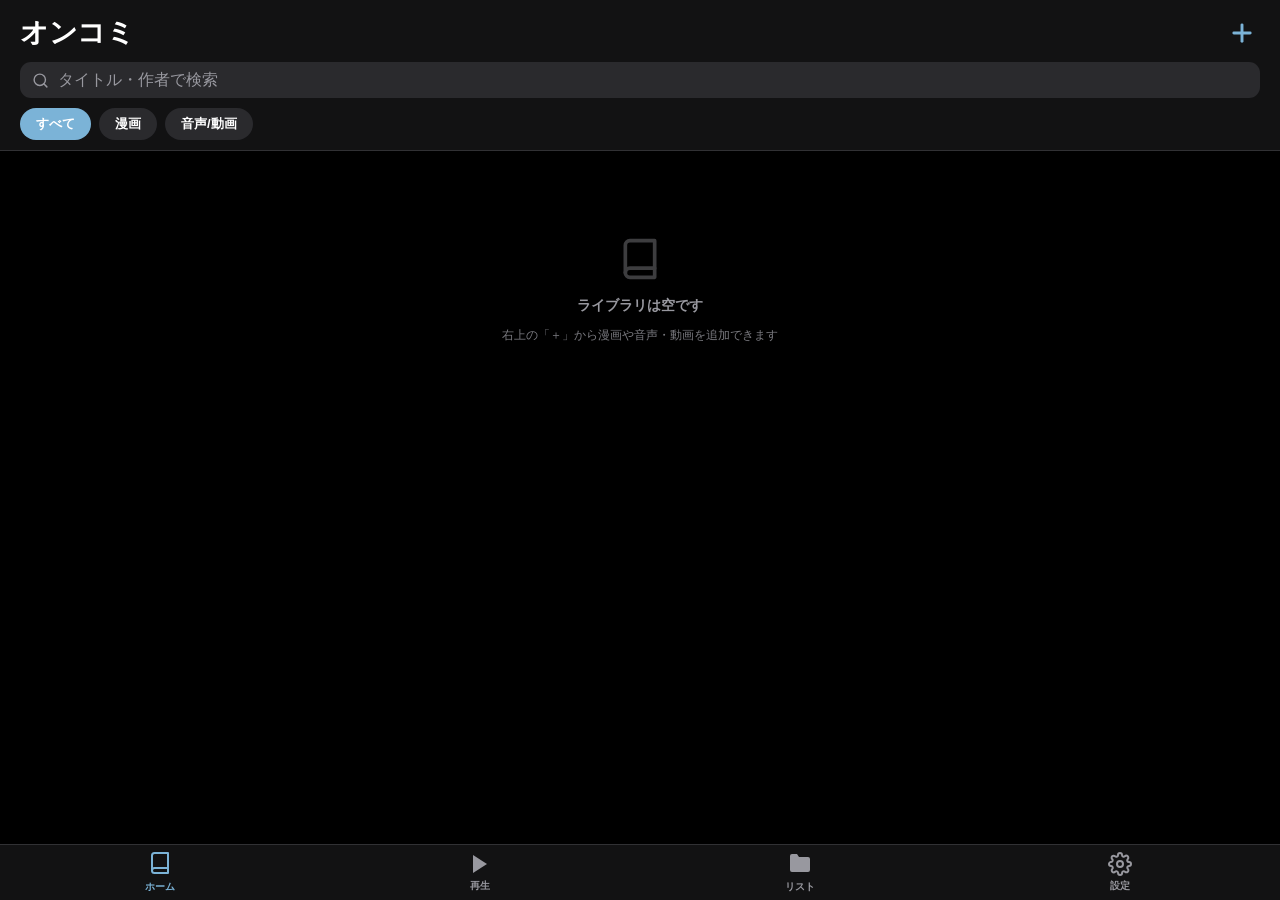
==== index.html @ 8169e3b5 "v2.0.0: オンコミへ全面刷新 - iOS風ダークUIへ全面リニューアル (ダークモード固定、アクセント #7bb3d7) - フォルダ自動ライブラリ: 端末フォルダを選ぶだけでZIP/CBZ/P" ====
<!DOCTYPE html>
<html lang="ja">
<head>
    <meta charset="UTF-8">
    <meta name="viewport" content="width=device-width, initial-scale=1.0, maximum-scale=1.0, user-scalable=no">
    <meta name="theme-color" content="#000000">
    <title>オンコミ</title>
    <link rel="icon" href="assets/icon.png">

    <!--
      オンコミ - オフラインで動作する漫画・音声・動画ライブラリ
      Licensed under the MIT License. See LICENSE file.
      Third-party licenses: see credit.html
    -->

    <script src="lib/zip.min.js"></script>
    <script src="lib/dexie.min.js"></script>
    <script src="lib/lodash.min.js"></script>
    <script src="lib/howler.min.js"></script>
    <script src="lib/pdf.min.js"></script>

    <link rel="stylesheet" href="lib/swiper-bundle.min.css" />
    <link rel="stylesheet" href="css/style.css">

    <script src="lib/swiper-bundle.min.js"></script>
    <script defer src="lib/alpine-intersect.min.js"></script>
    <script defer src="lib/alpine.min.js"></script>
</head>
<body x-data="app()" x-init="init()" x-cloak>

    <div id="loading-overlay" x-show="loading.show" x-transition.opacity>
        <div class="spinner"></div>
        <div x-show="!loading.minimal" style="display:flex; flex-direction:column; align-items:center; width:100%;">
            <div x-text="loading.text" style="font-size:18px; margin-bottom:5px;"></div>
            <div style="width:200px; height:6px; background:#444; border-radius:3px; overflow:hidden;">
                <div :style="'width:'+loading.progress+'%; height:100%; background:var(--primary-color);'"></div>
            </div>
            <div x-text="loading.subText" style="font-size:12px; margin-top:5px; opacity:0.8;"></div>
        </div>
    </div>

    <div id="toast" :class="{'show': toast.show}" x-text="toast.message"></div>

    <input type="file" id="bookInput" class="hidden-file-input" accept=".zip,.cbz,.pdf,application/zip,application/pdf" multiple @change="handleFile($event, 'book')">
    <input type="file" id="audioInput" class="hidden-file-input" accept="audio/*,video/*,.zip,application/zip" multiple @change="handleFile($event, 'audio')">
    <input type="file" id="coverInput" class="hidden-file-input" accept="image/*" @change="uploadCover($event)">

    <div id="custom-prompt-modal" class="alert-overlay" x-show="promptData.show" x-transition.opacity x-cloak>
        <div class="ios-alert">
            <div class="ios-alert-body">
                <div class="ios-alert-title" x-text="promptData.title"></div>
                <input type="text" class="ios-alert-input" x-model="promptData.inputValue" x-ref="promptInput" @keyup.enter="promptData.confirm()">
            </div>
            <div class="ios-alert-actions">
                <button class="ios-alert-btn" @click="promptData.show = false">キャンセル</button>
                <button class="ios-alert-btn confirm" @click="promptData.confirm()">OK</button>
            </div>
        </div>
    </div>

    <div id="custom-confirm-modal" class="alert-overlay" x-show="confirmData.show" x-transition.opacity x-cloak>
        <div class="ios-alert">
            <div class="ios-alert-body">
                <div class="ios-alert-title" x-text="confirmData.title"></div>
                <div class="ios-alert-msg" x-show="confirmData.message" x-text="confirmData.message"></div>
            </div>
            <div class="ios-alert-actions">
                <button class="ios-alert-btn" @click="confirmData.show=false">キャンセル</button>
                <button class="ios-alert-btn confirm" :class="{'danger': confirmData.danger}" @click="confirmData.show=false; confirmData.onConfirm && confirmData.onConfirm()" x-text="confirmData.okText"></button>
            </div>
        </div>
    </div>

    <div class="action-sheet-overlay" x-show="sheetData.show" x-transition.opacity x-cloak @click="sheetData.show=false">
        <div class="action-sheet" @click.stop>
            <div class="action-sheet-group">
                <div class="action-sheet-title" x-show="sheetData.title" x-text="sheetData.title"></div>
                <template x-for="(a, i) in sheetData.actions" :key="i">
                    <button class="action-sheet-btn" :class="{'danger': a.danger, 'active': a.active}" @click="runSheetAction(a)">
                        <span x-text="a.label"></span><span class="sheet-check" x-show="a.active">✓</span>
                    </button>
                </template>
            </div>
            <div class="action-sheet-group">
                <button class="action-sheet-btn action-sheet-cancel" @click="sheetData.show=false">キャンセル</button>
            </div>
        </div>
    </div>

    <div id="video-modal" x-show="videoPlayer.show" x-cloak>
        <div class="video-close" @click="closeVideo()">✕</div>
        <video id="main-video" x-ref="videoRef" controls autoplay playsinline @ended="onVideoEnded"></video>
    </div>

    <div id="selection-bar" x-show="selectionMode" x-transition>
        <button class="action-btn" @click="exitSelectionMode()">
            <svg viewBox="0 0 24 24" class="svg-icon"><line x1="18" y1="6" x2="6" y2="18"></line><line x1="6" y1="6" x2="18" y2="18"></line></svg>
            キャンセル
        </button>
        <button class="action-btn" @click="selectAll()">
            <svg viewBox="0 0 24 24" class="svg-icon"><polyline points="9 11 12 14 22 4"></polyline><path d="M21 12v7a2 2 0 0 1-2 2H5a2 2 0 0 1-2-2V5a2 2 0 0 1 2-2h11"></path></svg>
            全選択
        </button>

        <button class="action-btn" x-show="page === 'home'" @click="openToList()">
            <svg viewBox="0 0 24 24" class="svg-icon"><path d="M22 19a2 2 0 0 1-2 2H4a2 2 0 0 1-2-2V5a2 2 0 0 1 2-2h5l2 3h9a2 2 0 0 1 2 2z"></path><line x1="12" y1="11" x2="12" y2="17"></line><line x1="9" y1="14" x2="15" y2="14"></line></svg>
            リストへ
        </button>

        <button class="action-btn primary" @click="openEditModal()">
            <svg viewBox="0 0 24 24" class="svg-icon"><path d="M11 4H4a2 2 0 0 0-2 2v14a2 2 0 0 0 2 2h14a2 2 0 0 0 2-2v-7"></path><path d="M18.5 2.5a2.121 2.121 0 0 1 3 3L12 15l-4 1 1-4 9.5-9.5z"></path></svg>
            編集
        </button>
        <button class="action-btn delete" @click="deleteSelectedItems()">
            <svg viewBox="0 0 24 24" class="svg-icon"><polyline points="3 6 5 6 21 6"></polyline><path d="M19 6v14a2 2 0 0 1-2 2H7a2 2 0 0 1-2-2V6m3 0V4a2 2 0 0 1 2-2h4a2 2 0 0 1 2 2v2"></path></svg>
            削除
        </button>
    </div>

    <div id="home" class="page" :class="{'active': page==='home'}">
        <div class="sticky-header">
            <h1>
                <span>オンコミ</span>
                <button class="icon-btn" x-show="!hasBridge" @click="showAddMenu=true; triggerAnim($el, 'pulse')">
                    <svg viewBox="0 0 24 24" width="28" height="28" fill="none" stroke="currentColor" stroke-width="2.5" stroke-linecap="round" stroke-linejoin="round">
                        <line x1="12" y1="5" x2="12" y2="19"></line>
                        <line x1="5" y1="12" x2="19" y2="12"></line>
                    </svg>
                </button>
            </h1>
            <div class="search-container">
                <svg class="search-icon" viewBox="0 0 24 24" fill="none" stroke="currentColor" stroke-width="2" stroke-linecap="round" stroke-linejoin="round"><circle cx="11" cy="11" r="8"></circle><line x1="21" y1="21" x2="16.65" y2="16.65"></line></svg>
                <input type="text" x-model="searchQuery" class="search-input" placeholder="タイトル・作者で検索">
            </div>
            <div class="filter-row">
                <div class="filter-chip" :class="{'active': filter==='all'}" @click="filter='all'">すべて</div>
                <div class="filter-chip" :class="{'active': filter==='book'}" @click="filter='book'">漫画</div>
                <div class="filter-chip" :class="{'active': filter==='audio'}" @click="filter='audio'">音声/動画</div>
            </div>
        </div>
        <div class="library-grid" :class="gridClass">
            <div class="empty-library" x-show="library.length===0 && folderScanning">
                <div class="spinner" style="margin:0;"></div>
                <p>フォルダをスキャン中...</p>
            </div>
            <div class="empty-library" x-show="library.length===0 && !folderScanning">
                <div x-html="ICONS.book"></div>
                <p>ライブラリは空です</p>
                <template x-if="hasBridge">
                    <div style="display:flex; flex-direction:column; align-items:center; gap:12px;">
                        <span x-show="!folderGranted">端末のフォルダを選ぶと、中の漫画や音声・動画がすべて表示されます</span>
                        <span x-show="folderGranted">選択したフォルダに対応ファイル (ZIP / CBZ / PDF / 音声 / 動画) がありません</span>
                        <button class="btn-primary" style="flex:none; padding:12px 26px;" @click="selectFolder()" x-text="folderGranted ? 'フォルダを変更' : 'フォルダを選択'"></button>
                    </div>
                </template>
                <span x-show="!hasBridge">右上の「＋」から漫画や音声・動画を追加できます</span>
            </div>
            <div class="empty-library" x-show="library.length>0 && filteredLibrary.length===0">
                <p>該当する作品がありません</p>
            </div>
            <template x-for="item in filteredLibrary" :key="item.id">
                <div class="item-card" :class="{'selected': selectedIds.includes(item.id)}"
                     @click="handleClick(item)" @contextmenu.prevent="enterSelect(item.id)"
                     @touchstart="touchStart(item.id)" @touchend="touchEnd()" @touchmove="touchEnd()"
                     @mousedown="touchStart(item.id)" @mouseup="touchEnd()" @mouseleave="touchEnd()">
                    <div class="item-thumb-area">
                        <template x-if="item.hasThumb">
                            <img class="item-thumb-img"
                                 :class="{'loaded': !!thumbnails[item.id]}"
                                 x-intersect.once="loadThumb(item.id)"
                                 :src="thumbnails[item.id] || ''">
                        </template>
                        <template x-if="!item.hasThumb"><div x-html="ICONS[item.type==='book'?'book':'audio']" style="opacity:0.5; color:var(--icon-color);"></div></template>
                        <div class="adult-badge" x-show="item.isAdult">R18</div>
                    </div>
                    <div class="selection-check" x-show="selectedIds.includes(item.id)">✓</div>
                    <div class="item-info">
                        <div class="item-title" x-text="item.title"></div>
                        <div class="item-author" x-text="item.author"></div>
                    </div>
                </div>
            </template>
        </div>
    </div>

    <div id="edit-modal" class="modal-overlay" x-show="editModal.show" x-cloak>
        <div class="modal-content">
            <div class="modal-header"><span x-text="editModal.isBatch ? '一括編集 ('+selectedIds.length+'件)' : '編集'"></span><button @click="editModal.show=false">✕</button></div>
            <div class="modal-body">
                <div class="form-group" x-show="!editModal.isBatch">
                    <label>タイトル</label>
                    <input type="text" class="form-input" x-model="editModal.title">
                </div>
                <div class="form-group">
                    <label>作者 <span x-show="editModal.isBatch" style="font-size:10px; color:#888;">(空白で維持)</span></label>
                    <input type="text" class="form-input" x-model="editModal.author" :placeholder="editModal.isBatch ? '変更しない場合は空欄' : ''">
                </div>
                <div class="form-group" x-show="!editModal.isBatch">
                    <label>表紙画像</label>
                    <div class="cover-preview-container">
                        <img :src="editModal.tempThumb || thumbnails[editModal.id] || ''" class="current-cover">
                        <div class="cover-actions">
                            <button class="action-btn" @click="document.getElementById('coverInput').click()">画像アップロード</button>
                            <button class="action-btn" x-show="editModal.type==='book'" @click="openCoverSelector()">ページから選択</button>
                        </div>
                    </div>
                </div>

                <div class="form-group" x-show="!editModal.isBatch">
                    <label style="display:flex;align-items:center;gap:5px;">
                        <input type="checkbox" x-model="editModal.isAdult"> 成人向け (R-18)
                    </label>
                </div>

                <div class="form-group" x-show="editModal.isBatch">
                    <label>成人向けタグ設定</label>
                    <div class="form-input picker-field" @click="openBatchAdultPicker()">
                        <span x-text="getBatchAdultLabel()"></span>
                        <span class="settings-chevron">›</span>
                    </div>
                </div>

            </div>
            <div class="modal-actions">
                <button class="btn-cancel" @click="editModal.show=false">キャンセル</button>
                <button class="btn-primary" @click="saveEdit()">保存</button>
            </div>
        </div>
    </div>

    <div id="cover-selector-modal" class="modal-overlay" x-show="coverSelector.show" x-cloak>
        <div class="modal-content" style="height: 80vh;">
            <div class="modal-header">表紙を選択<button @click="coverSelector.show=false">✕</button></div>
            <div style="flex:1; overflow-y:auto; padding:5px;">
                <div x-show="coverSelector.loading" style="text-align:center; padding:20px;">読み込み中...</div>
                <template x-for="file in coverSelector.images">
                    <div class="list-option" @click="previewCover(file)">
                        <div x-text="file.filename" style="font-size:12px; overflow:hidden; text-overflow:ellipsis;"></div>
                    </div>
                </template>
            </div>
        </div>
    </div>

    <div id="reels" class="page" :class="{'active': page==='reels', 'viewer-mode': currentItem}">
        <div id="empty-state" x-show="!currentItem">
            <div x-html="ICONS.folder" style="width:48px;height:48px;"></div><div>コンテンツ未選択</div>
        </div>
        <div id="book-viewer-container" x-show="currentItem?.type==='book'" @click="onViewerClick($event)">
            <div id="book-progress-container">
                <div id="book-progress-fill" :style="{ width: ((viewerPage/(viewerTotal-1 || 1))*100) + '%', left: settings.direction === 'rtl' ? 'auto' : '0', right: settings.direction === 'rtl' ? '0' : 'auto' }"></div>
                <input type="range" id="book-seek-bar" :value="viewerPage" :max="viewerTotal-1" :dir="settings.direction === 'rtl' ? 'rtl' : 'ltr'" @input="seekViewer($event.target.value)">
                <template x-for="m in currentItem?.bookmarks || []"><div class="bookmark-marker" :style="getMarkerStyle(m)"></div></template>
            </div>
            <div id="page-indicator" x-text="(viewerPage+1)+' / '+viewerTotal"></div>
            <button id="viewer-menu-btn" @click.stop="showViewerMenu=true"><svg viewBox="0 0 24 24" fill="currentColor"><circle cx="12" cy="12" r="2"/><circle cx="12" cy="5" r="2"/><circle cx="12" cy="19" r="2"/></svg></button>
            <div class="swiper" id="main-swiper"><div class="swiper-wrapper"></div></div>
        </div>
        <div id="audio-browser-ui" x-show="currentItem?.type==='audio' || currentItem?.type==='album'">
            <div class="album-header">
                <button @click="audioBack()" class="back-btn"><svg viewBox="0 0 24 24" class="svg-icon"><line x1="19" y1="12" x2="5" y2="12"></line><polyline points="12 19 5 12 12 5"></polyline></svg></button>
                <div class="album-title-area"><h2 x-text="currentItem?.title"></h2><p x-text="currentItem?.author || '不明'"></p></div>
            </div>
            <div id="file-list">
                <div x-show="audioFiles.length === 0" style="padding:40px;text-align:center;color:var(--sub-text-color);">フォルダは空です</div>
                <template x-for="f in audioFiles" :key="f.full">
                    <div class="file-row" :class="{'playing':currentTrack===f.full}" @click="playAudioFile(f)">
                        <div class="file-icon" :class="f.type" x-html="getIcon(f)"></div>
                        <div class="file-name" x-text="f.name"></div>
                    </div>
                </template>
            </div>
            <div id="sticky-player">
                <div class="player-now">
                    <div class="player-art">
                        <template x-if="currentItem && thumbnails[currentItem.id]"><img :src="thumbnails[currentItem.id]"></template>
                        <template x-if="!(currentItem && thumbnails[currentItem.id])"><div x-html="ICONS.audio"></div></template>
                    </div>
                    <div class="player-meta">
                        <div class="player-status" x-text="currentTrackName || '再生していません'"></div>
                        <div class="player-sub" x-text="currentTrackName ? (currentItem?.title || '') : '曲を選んで再生'"></div>
                    </div>
                </div>
                <div class="progress-container">
                    <span x-text="fmtTime(audioTime)">0:00</span>
                    <input type="range" id="seek-bar" :value="sliderTime" :max="audioDuration || 1"
                           :style="'--p:'+(audioDuration ? (sliderTime/audioDuration*100) : 0)+'%'"
                           @input="isDragging=true; sliderTime=$event.target.value" @change="seekAudio($event.target.value)">
                    <span x-text="fmtTime(audioDuration)">0:00</span>
                </div>
                <div class="player-controls">
                    <button class="ctrl-btn sub-ctrl-btn" :class="{'active':repeatMode!==0}" @click="toggleRepeat()">
                         <template x-if="repeatMode===0"><svg viewBox="0 0 24 24" class="svg-icon"><polyline points="17 1 21 5 17 9"></polyline><path d="M3 11V9a4 4 0 0 1 4-4h14"></path><polyline points="7 23 3 19 7 15"></polyline><path d="M21 13v2a4 4 0 0 1-4 4H3"></path></svg></template>
                         <template x-if="repeatMode===1"><svg viewBox="0 0 24 24" class="svg-icon"><polyline points="17 1 21 5 17 9"></polyline><path d="M3 11V9a4 4 0 0 1 4-4h14"></path><polyline points="7 23 3 19 7 15"></polyline><path d="M21 13v2a4 4 0 0 1-4 4H3"></path></svg></template>
                         <template x-if="repeatMode===2"><svg viewBox="0 0 24 24" class="svg-icon"><polyline points="17 1 21 5 17 9"></polyline><path d="M3 11V9a4 4 0 0 1 4-4h14"></path><polyline points="7 23 3 19 7 15"></polyline><path d="M21 13v2a4 4 0 0 1-4 4H3"></path><text x="12" y="16" font-size="8" text-anchor="middle" fill="currentColor" font-weight="bold">1</text></svg></template>
                    </button>
                    <button @click="prevTrack()" class="ctrl-btn"><svg viewBox="0 0 24 24" class="svg-icon-fill" style="width:28px;height:28px;"><polygon points="19 20 9 12 19 4 19 20"></polygon><line x1="5" y1="19" x2="5" y2="5" stroke-width="4" stroke-linecap="round"></line></svg></button>
                    <button @click="togglePlay()" class="play-btn">
                        <svg x-show="!playing" viewBox="0 0 24 24" fill="currentColor" width="32" height="32"><polygon points="5 3 19 12 5 21 5 3"/></svg>
                        <svg x-show="playing" viewBox="0 0 24 24" fill="currentColor" width="32" height="32"><rect x="6" y="4" width="4" height="16"/><rect x="14" y="4" width="4" height="16"/></svg>
                    </button>
                    <button @click="nextTrack()" class="ctrl-btn"><svg viewBox="0 0 24 24" class="svg-icon-fill" style="width:28px;height:28px;"><polygon points="5 4 15 12 5 20 5 4"></polygon><line x1="19" y1="5" x2="19" y2="19" stroke-width="4" stroke-linecap="round"></line></svg></button>
                    <button class="ctrl-btn sub-ctrl-btn" :class="{'active':isShuffle}" @click="toggleShuffle()"><svg viewBox="0 0 24 24" class="svg-icon"><polyline points="16 3 21 3 21 8"></polyline><line x1="4" y1="20" x2="21" y2="3"></line><polyline points="21 16 21 21 16 21"></polyline><line x1="15" y1="15" x2="21" y2="21"></line><line x1="4" y1="4" x2="9" y2="9"></line></svg></button>
                </div>
            </div>
        </div>
    </div>

    <div id="lists" class="page" :class="{'active': page==='lists'}">
        <div class="sticky-header">
            <h1>
                <span style="display:flex; align-items:center; gap:4px; min-width:0; flex:1;">
                    <button class="icon-btn" x-show="currentList" @click="currentList=null"><svg viewBox="0 0 24 24" width="26" height="26" fill="none" stroke="currentColor" stroke-width="2.5" stroke-linecap="round" stroke-linejoin="round"><polyline points="15 18 9 12 15 6"></polyline></svg></button>
                    <span x-text="currentList ? currentList.title : 'リスト'" style="overflow:hidden; text-overflow:ellipsis; white-space:nowrap;"></span>
                </span>
                <button class="icon-btn" x-show="!currentList" @click="createList(); triggerAnim($el, 'pulse')">
                    <svg viewBox="0 0 24 24" width="28" height="28" fill="none" stroke="currentColor" stroke-width="2.5" stroke-linecap="round" stroke-linejoin="round"><line x1="12" y1="5" x2="12" y2="19"></line><line x1="5" y1="12" x2="19" y2="12"></line></svg>
                </button>
                <button class="icon-btn" x-show="currentList" @click="openListActions(currentList)">
                    <svg viewBox="0 0 24 24" width="26" height="26" fill="currentColor"><circle cx="5" cy="12" r="2"/><circle cx="12" cy="12" r="2"/><circle cx="19" cy="12" r="2"/></svg>
                </button>
            </h1>
        </div>
        <div x-show="!currentList" class="list-collection">
            <div class="empty-library" x-show="lists.length===0">
                <div x-html="ICONS.folder"></div>
                <p>リストがありません</p>
                <span>右上の「＋」からお気に入りリストを作成できます</span>
            </div>
            <template x-for="l in lists" :key="l.id">
                <div class="list-row"
                     @click="handleListClick(l)" @contextmenu.prevent="openListActions(l)"
                     @touchstart="listTouchStart(l)" @touchend="listTouchEnd()" @touchmove="listTouchEnd()"
                     @mousedown="listTouchStart(l)" @mouseup="listTouchEnd()" @mouseleave="listTouchEnd()">
                    <div class="list-cover-stack">
                        <template x-if="getListCoverIds(l).length===0"><div class="list-cover-empty" x-html="ICONS.folder"></div></template>
                        <template x-for="(cid, i) in getListCoverIds(l)" :key="cid">
                            <img class="list-cover" :class="'c'+i" x-intersect.once="loadThumb(cid)" :src="thumbnails[cid] || ''">
                        </template>
                    </div>
                    <div class="list-row-info">
                        <div class="list-row-title" x-text="l.title"></div>
                        <div class="list-row-count" x-text="l.items.length + ' 作品'"></div>
                    </div>
                    <div class="settings-chevron">›</div>
                </div>
            </template>
        </div>
        <div x-show="currentList" class="library-grid" :class="gridClass">
            <template x-for="item in getListItems()" :key="item.id">
                <div class="item-card" :class="{'selected': selectedIds.includes(item.id)}"
                     @click="handleClick(item)" @contextmenu.prevent="enterSelect(item.id)"
                     @touchstart="touchStart(item.id)" @touchend="touchEnd()" @touchmove="touchEnd()"
                     @mousedown="touchStart(item.id)" @mouseup="touchEnd()" @mouseleave="touchEnd()">
                     <div class="item-thumb-area">
                         <template x-if="item.hasThumb"><img class="item-thumb-img" :class="{'loaded': !!thumbnails[item.id]}" x-intersect.once="loadThumb(item.id)" :src="thumbnails[item.id] || ''"></template>
                         <template x-if="!item.hasThumb"><div x-html="ICONS[item.type==='book'?'book':'audio']" style="opacity:0.5; color:var(--icon-color);"></div></template>
                         <div class="adult-badge" x-show="item.isAdult">R18</div>
                     </div>
                     <div class="selection-check" x-show="selectedIds.includes(item.id)">✓</div>
                     <div class="item-info">
                         <div class="item-title" x-text="item.title"></div>
                         <div class="item-author" x-text="item.author"></div>
                     </div>
                </div>
            </template>
            <div class="empty-library" x-show="getListItems().length===0">
                <div x-html="ICONS.folder"></div>
                <p>リストに作品がありません</p>
                <span>ホームで作品を長押し →「リストへ」で追加できます</span>
            </div>
        </div>
    </div>

    <div id="profile" class="page" :class="{'active': page==='profile'}">
        <div class="content-padding">
            <div class="settings-header"><h1>設定</h1></div>
            <div class="storage-container"><div class="storage-info" x-text="storageSize"></div><div class="storage-sub">キャッシュ使用量</div></div>
            <div class="settings-group" x-show="hasBridge"><h3>ライブラリフォルダ</h3><div class="settings-card">
                <div class="settings-row" @click="selectFolder()"><div class="settings-label">フォルダを選択 / 変更</div><div class="settings-chevron">›</div></div>
                <div class="settings-row" @click="scanFolder(); showToast('再スキャンしています...')"><div class="settings-label">再スキャン</div><div class="settings-chevron">›</div></div>
            </div></div>
            <div class="settings-group"><h3>表示設定</h3><div class="settings-card">
                <div class="settings-row"><div class="settings-label">成人向け作品を表示</div><label class="switch"><input type="checkbox" x-model="settings.showAdult"><span class="slider"></span></label></div>
                <div class="settings-row" @click="openPicker('thumbSize')"><div class="settings-label">サムネイルサイズ</div><div class="settings-value-display" x-text="getLabel(settings.thumbSize)"></div><div class="settings-chevron">›</div></div>
                <div class="settings-row" @click="openPicker('accentColor')"><div class="settings-label">アクセントカラー</div><div class="settings-value-display" x-text="getColorName(settings.accentColor)"></div><div class="settings-chevron">›</div></div>
            </div></div>
            <div class="settings-group"><h3>漫画ビューアー</h3><div class="settings-card">
                 <div class="settings-row" @click="openPicker('scrollMode')"><div class="settings-label">スクロール設定</div><div class="settings-value-display" x-text="getLabel(settings.scrollMode)"></div><div class="settings-chevron">›</div></div>
                 <div class="settings-row" @click="openPicker('direction')"><div class="settings-label">読む方向</div><div class="settings-value-display" x-text="getLabel(settings.direction)"></div><div class="settings-chevron">›</div></div>
                 <div class="settings-row"><div class="settings-label">見開き表示 (横画面)</div><label class="switch"><input type="checkbox" x-model="settings.doublePage"><span class="slider"></span></label></div>
            </div></div>
            <div class="settings-group"><h3>データ管理</h3><div class="settings-card">
                <div class="settings-row" @click="deleteAll()"><div class="settings-label" style="color:var(--danger-color)">キャッシュと全データを削除</div></div>
            </div></div>

            <div class="settings-group">
                <h3>情報</h3>
                <div class="settings-card">
                    <div class="settings-row" @click="window.location.href='credit.html'">
                        <div class="settings-label">オープンソースライセンス</div>
                        <div class="settings-chevron">›</div>
                    </div>
                </div>
            </div>

        </div>
    </div>

    <div id="add-menu-modal" class="popup-overlay" x-show="showAddMenu" @click="showAddMenu=false">
        <div class="popup-menu" id="add-menu-content">
            <div class="list-option" @click="document.getElementById('bookInput').click()"><div x-html="ICONS.book" style="width:20px;"></div>漫画を追加</div>
            <div class="list-option" @click="document.getElementById('audioInput').click()"><div x-html="ICONS.audio" style="width:20px;"></div>音声/動画を追加</div>
        </div>
    </div>

    <div id="viewer-menu-modal" class="popup-overlay" x-show="showViewerMenu" @click="showViewerMenu=false">
        <div class="popup-menu" id="viewer-menu-content">
            <div class="list-option" @click="toggleBookmark()"><span x-text="hasBookmark() ? 'しおりを削除' : 'しおりを追加'"></span></div>
            <div class="list-option" @click="openBookmarks()">しおり一覧</div>
        </div>
    </div>
    <div id="bookmarks-modal" class="modal-overlay" x-show="showBookmarksModal" @click="showBookmarksModal=false">
        <div class="modal-content" style="max-height:50vh;">
            <div class="modal-header">しおり<button @click="showBookmarksModal=false">✕</button></div>
            <template x-for="p in currentItem?.bookmarks"><div class="list-option" x-text="(p+1)+' ページ'" @click="jumpTo(p)"></div></template>
        </div>
    </div>
    <div id="list-select-modal" class="modal-overlay" x-show="showListSelect" x-cloak @click="showListSelect=false">
        <div class="modal-content" @click.stop>
            <div class="modal-header">リストに追加<button @click="showListSelect=false">✕</button></div>
            <template x-for="l in lists" :key="l.id">
                <div class="list-option" @click="addSelectedToList(l)">
                    <div x-html="ICONS.folder" style="color:var(--folder-color); display:flex;"></div>
                    <div style="flex:1; min-width:0;"><div x-text="l.title" style="font-weight:600;"></div><div x-text="l.items.length + ' 作品'" style="font-size:12px; color:var(--sub-text-color); margin-top:1px;"></div></div>
                </div>
            </template>
            <div class="list-option" @click="createListAndAdd()">
                <div style="color:var(--primary-color); display:flex;"><svg viewBox="0 0 24 24" width="24" height="24" fill="none" stroke="currentColor" stroke-width="2.5" stroke-linecap="round" stroke-linejoin="round"><line x1="12" y1="5" x2="12" y2="19"></line><line x1="5" y1="12" x2="19" y2="12"></line></svg></div>
                <div style="color:var(--primary-color); font-weight:600;">新しいリスト...</div>
            </div>
        </div>
    </div>

    <div id="text-viewer-modal" class="modal-overlay" x-show="textViewer.show" @click="textViewer.show=false" x-transition.opacity>
        <div class="modal-content" @click.stop style="width:90%; max-width:600px; height:80vh;">
            <div class="modal-header"><span x-text="textViewer.title"></span><button @click="textViewer.show=false">✕</button></div>
            <div style="flex:1; overflow-y:auto; padding:5px;"><div id="text-content" x-text="textViewer.content"></div></div>
        </div>
    </div>
    <div id="image-viewer-modal" class="modal-overlay" x-show="imageViewer.show" @click="imageViewer.show=false" x-transition.opacity>
        <div class="modal-content" style="background:transparent; box-shadow:none; border:none; width:100%; height:100%; display:flex; align-items:center; justify-content:center; padding:0;" @click.stop="imageViewer.show=false">
            <img :src="imageViewer.src" style="max-width:100%; max-height:100%; object-fit:contain; box-shadow:0 10px 30px rgba(0,0,0,0.5);">
        </div>
    </div>

    <nav class="bottom-nav" x-show="!selectionMode">
        <div class="nav-item" :class="{'active':page==='home'}" @click="page='home'"><div x-html="ICONS.book" style="width:24px;"></div><span>ホーム</span></div>
        <div class="nav-item" :class="{'active':page==='reels'}" @click="page='reels'"><svg viewBox="0 0 24 24" fill="currentColor" width="24"><polygon points="5 3 19 12 5 21 5 3"/></svg><span>再生</span></div>
        <div class="nav-item" :class="{'active':page==='lists'}" @click="page='lists'"><div x-html="ICONS.folder" style="width:24px;"></div><span>リスト</span></div>
        <div class="nav-item" :class="{'active':page==='profile'}" @click="page='profile'"><svg viewBox="0 0 24 24" width="24" height="24" fill="none" stroke="currentColor" stroke-width="2"><circle cx="12" cy="12" r="3"></circle><path d="M19.4 15a1.65 1.65 0 0 0 .33 1.82l.06.06a2 2 0 0 1 0 2.83 2 2 0 0 1-2.83 0l-.06-.06a1.65 1.65 0 0 0-1.82-.33 1.65 1.65 0 0 0-1 1.51V21a2 2 0 0 1-2 2 2 2 0 0 1-2-2v-.09A1.65 1.65 0 0 0 9 19.4a1.65 1.65 0 0 0-1.82.33l-.06.06a2 2 0 0 1-2.83 0 2 2 0 0 1 0-2.83l.06-.06a1.65 1.65 0 0 0 .33-1.82 1.65 1.65 0 0 0-1.51-1H3a2 2 0 0 1-2-2 2 2 0 0 1 2-2h.09A1.65 1.65 0 0 0 4.6 9a1.65 1.65 0 0 0-.33-1.82l-.06-.06a2 2 0 0 1 0-2.83 2 2 0 0 1 2.83 0l.06.06a1.65 1.65 0 0 0 1.82.33H9a1.65 1.65 0 0 0 1-1.51V3a2 2 0 0 1 2-2 2 2 0 0 1 2 2v.09a1.65 1.65 0 0 0 1 1.51 1.65 1.65 0 0 0 1.82-.33l.06-.06a2 2 0 0 1 2.83 0 2 2 0 0 1 0 2.83l-.06.06a1.65 1.65 0 0 0-.33 1.82V9a1.65 1.65 0 0 0 1.51 1H21a2 2 0 0 1 2 2 2 2 0 0 1-2 2h-.09a1.65 1.65 0 0 0-1.51 1z"></path></svg><span>設定</span></div>
    </nav>

    <script src="js/app.js"></script>
</body>
</html>
---- css/style.css ----
/*!
 * オンコミ - style.css
 * Licensed under the MIT License. See LICENSE file in the project root.
 */

:root {
    --primary-color: #7bb3d7;
    --danger-color: #ff453a;
    --bg-color: #000000;
    --card-bg: #1c1c1e;
    --text-color: #ffffff;
    --sub-text-color: #98989f;
    --border-color: rgba(84, 84, 88, 0.48);
    --input-bg: rgba(118, 118, 128, 0.24);
    --nav-bg: #161618;
    --blur-bg: rgba(22, 22, 24, 0.82);
    --folder-color: #f79ecd;
    --icon-color: #aaaaaa;
    --nav-height: 56px;
    --safe-bottom: env(safe-area-inset-bottom, 0px);
    --safe-top: env(safe-area-inset-top, 0px);
    --nav-total: calc(var(--nav-height) + var(--safe-bottom));
    --selection-bar-height: calc(64px + var(--safe-bottom));
    --radius-card: 12px;
    --radius-sheet: 20px;
    --shadow-card: 0 2px 10px rgba(0, 0, 0, 0.4);
    --shadow-float: 0 8px 24px rgba(0, 0, 0, 0.55);
}

* { box-sizing: border-box; -webkit-tap-highlight-color: transparent; }
[x-cloak] { display: none !important; }
html { height: 100%; }
body {
    margin: 0; padding: 0;
    font-family: -apple-system, BlinkMacSystemFont, "Helvetica Neue", "Hiragino Kaku Gothic ProN", "Hiragino Sans", "Noto Sans JP", sans-serif;
    background-color: var(--bg-color); color: var(--text-color);
    padding-bottom: var(--nav-total);
    overscroll-behavior: none; user-select: none;
    -webkit-font-smoothing: antialiased;
    transition: background-color 0.3s, color 0.3s;
}
button { font-family: inherit; }
.svg-icon { width: 24px; height: 24px; fill: none; stroke: currentColor; stroke-width: 2; stroke-linecap: round; stroke-linejoin: round; }
.svg-icon-fill { width: 24px; height: 24px; fill: currentColor; stroke: none; }
.empty-library .svg-icon, .empty-library .svg-icon-fill { width: 44px; height: 44px; opacity: 0.4; }

/* Simple animation utility */
.anim-active { animation-duration: 0.5s; animation-fill-mode: both; }
.anim-pulse { animation-name: anim-pulse; animation-timing-function: ease-in-out; }
@keyframes anim-pulse {
    from { transform: scale3d(1, 1, 1); }
    50%  { transform: scale3d(1.08, 1.08, 1.08); }
    to   { transform: scale3d(1, 1, 1); }
}
@keyframes fade-in { from { opacity: 0; } to { opacity: 1; } }
@keyframes sheet-up { from { transform: translateY(40px); opacity: 0; } to { transform: translateY(0); opacity: 1; } }
@keyframes pop { from { opacity: 0; transform: scale(0.85); } to { opacity: 1; transform: scale(1); } }

/* Loading overlay */
#loading-overlay {
    position: fixed; inset: 0; background: rgba(0, 0, 0, 0.78);
    -webkit-backdrop-filter: blur(8px); backdrop-filter: blur(8px);
    z-index: 4000; display: flex; align-items: center; justify-content: center; flex-direction: column;
    color: #fff; font-weight: 600; padding: 20px;
}
.spinner {
    width: 38px; height: 38px; border: 3.5px solid rgba(255, 255, 255, 0.2);
    border-top-color: var(--primary-color); border-radius: 50%;
    animation: spin 0.9s linear infinite; margin-bottom: 16px;
}
@keyframes spin { to { transform: rotate(360deg); } }

/* Modals (iOS bottom-sheet on phones, centered card on larger screens) */
.modal-overlay {
    position: fixed; inset: 0; background: rgba(0, 0, 0, 0.45);
    z-index: 4600; display: flex; align-items: flex-end; justify-content: center;
    animation: fade-in 0.22s ease;
}
.modal-content {
    background: var(--card-bg); width: 100%; max-width: 560px;
    border-radius: var(--radius-sheet) var(--radius-sheet) 0 0;
    padding: 20px 20px calc(20px + var(--safe-bottom));
    max-height: 88vh; overflow-y: auto;
    box-shadow: var(--shadow-float);
    display: flex; flex-direction: column;
    animation: sheet-up 0.32s cubic-bezier(0.32, 0.72, 0.33, 1);
}
@media (min-width: 640px) {
    .modal-overlay { align-items: center; }
    .modal-content { width: 90%; max-width: 500px; border-radius: var(--radius-sheet); padding: 20px; }
}
.modal-header {
    font-size: 17px; font-weight: 700; margin-bottom: 16px;
    padding-bottom: 12px; border-bottom: 1px solid var(--border-color);
    display: flex; justify-content: space-between; align-items: center;
}
.modal-header button {
    background: var(--input-bg); border: none; color: var(--sub-text-color);
    width: 30px; height: 30px; border-radius: 50%; font-size: 14px;
    display: flex; align-items: center; justify-content: center; cursor: pointer;
}
.modal-body { display: flex; flex-direction: column; gap: 15px; }
.modal-actions { display: flex; gap: 10px; margin-top: 20px; }
.btn-primary {
    flex: 1; background: var(--primary-color); color: #fff;
    padding: 13px 16px; border-radius: 12px; border: none;
    font-weight: 700; font-size: 15px; cursor: pointer;
    transition: transform 0.1s ease, opacity 0.15s;
}
.btn-primary:active { transform: scale(0.97); opacity: 0.85; }
.btn-cancel {
    flex: 1; background: var(--input-bg); color: var(--text-color);
    padding: 13px 16px; border-radius: 12px; border: none;
    font-weight: 600; font-size: 15px; cursor: pointer;
    transition: transform 0.1s ease;
}
.btn-cancel:active { transform: scale(0.97); }

/* Popup menus */
.popup-overlay { position: fixed; inset: 0; z-index: 3000; background: transparent; }
.popup-menu {
    background: var(--card-bg); width: 230px; position: absolute;
    border-radius: 14px; padding: 6px 0;
    box-shadow: var(--shadow-float); border: 1px solid var(--border-color);
    display: flex; flex-direction: column;
    animation: pop 0.18s cubic-bezier(0.2, 0.9, 0.3, 1.2);
    overflow: hidden;
}
#add-menu-content { top: calc(58px + var(--safe-top)); right: 16px; transform-origin: top right; }
#viewer-menu-content { top: 50px; right: 15px; transform-origin: top right; }

/* iOS Alert (prompt / confirm) */
.alert-overlay {
    position: fixed; inset: 0; background: rgba(0, 0, 0, 0.45);
    z-index: 5000; display: flex; align-items: center; justify-content: center; padding: 20px;
}
.ios-alert {
    background: var(--card-bg); width: 280px; border-radius: 16px;
    box-shadow: var(--shadow-float); overflow: hidden;
    display: flex; flex-direction: column; text-align: center;
    animation: pop 0.2s cubic-bezier(0.2, 0.9, 0.3, 1.2);
}
.ios-alert-body { padding: 20px 16px 16px; }
.ios-alert-title { font-size: 17px; font-weight: 700; color: var(--text-color); }
.ios-alert-msg { font-size: 13px; color: var(--text-color); margin-top: 6px; line-height: 1.55; }
.ios-alert-input {
    width: 100%; border: none; background: var(--input-bg);
    font-size: 15px; padding: 10px 12px; outline: none;
    color: var(--text-color); border-radius: 10px; margin-top: 14px;
}
.ios-alert-input:focus { box-shadow: 0 0 0 2px var(--primary-color); }
.ios-alert-actions { display: flex; border-top: 1px solid var(--border-color); }
.ios-alert-btn {
    flex: 1; background: none; border: none; color: var(--primary-color);
    font-size: 16px; font-weight: 400; cursor: pointer; padding: 13px 0;
}
.ios-alert-btn + .ios-alert-btn { border-left: 1px solid var(--border-color); }
.ios-alert-btn.confirm { font-weight: 700; }
.ios-alert-btn.danger { color: var(--danger-color); }
.ios-alert-btn:active { background: var(--input-bg); }

/* iOS Action Sheet */
.action-sheet-overlay {
    position: fixed; inset: 0; background: rgba(0, 0, 0, 0.4);
    z-index: 4800; display: flex; align-items: flex-end; justify-content: center;
}
.action-sheet {
    width: 100%; max-width: 560px;
    padding: 8px 10px calc(10px + var(--safe-bottom));
    animation: sheet-up 0.28s cubic-bezier(0.32, 0.72, 0.33, 1);
}
.action-sheet-group {
    background: var(--card-bg); border-radius: 14px; overflow: hidden;
    margin-bottom: 8px; box-shadow: var(--shadow-float);
}
.action-sheet-title {
    padding: 12px 16px; text-align: center; font-size: 13px; font-weight: 600;
    color: var(--sub-text-color); border-bottom: 1px solid var(--border-color);
    white-space: nowrap; overflow: hidden; text-overflow: ellipsis;
}
.action-sheet-btn {
    display: flex; align-items: center; justify-content: center; gap: 8px;
    width: 100%; padding: 16px; text-align: center; position: relative;
    font-size: 17px; color: var(--primary-color); background: none; border: none; cursor: pointer;
}
.action-sheet-btn:not(:last-child) { border-bottom: 1px solid var(--border-color); }
.action-sheet-btn.danger { color: var(--danger-color); }
.action-sheet-btn.active { font-weight: 700; }
.action-sheet-btn .sheet-check { position: absolute; right: 20px; font-weight: 700; }
.action-sheet-btn:active { background: var(--input-bg); }
.action-sheet-cancel { font-weight: 700; }

/* Selection bar */
#selection-bar {
    position: fixed; bottom: 0; left: 0; width: 100%;
    height: var(--selection-bar-height);
    background: var(--blur-bg);
    -webkit-backdrop-filter: blur(20px) saturate(180%); backdrop-filter: blur(20px) saturate(180%);
    border-top: 1px solid var(--border-color);
    display: flex; align-items: flex-start; justify-content: space-between;
    padding: 7px 10px calc(7px + var(--safe-bottom));
    z-index: 4500; gap: 8px;
}
.action-btn {
    background: var(--input-bg); border: none; border-radius: 12px;
    padding: 4px 2px; color: var(--text-color); font-weight: 500;
    cursor: pointer; display: flex; flex-direction: column;
    align-items: center; justify-content: center;
    flex: 1; height: 50px; font-size: 10px; white-space: nowrap;
    transition: transform 0.1s ease;
}
.action-btn:active { transform: scale(0.95); }
.action-btn svg { width: 20px; height: 20px; margin-bottom: 2px; }
.action-btn.delete { color: var(--danger-color); background: rgba(255, 59, 48, 0.12); }
.action-btn.primary { color: var(--primary-color); background: color-mix(in srgb, var(--primary-color) 14%, transparent); }

/* Sticky header (frosted glass) */
.sticky-header {
    position: sticky; top: 0; z-index: 10;
    background: var(--blur-bg);
    -webkit-backdrop-filter: blur(20px) saturate(180%); backdrop-filter: blur(20px) saturate(180%);
    padding-top: var(--safe-top); padding-bottom: 10px;
    border-bottom: 1px solid var(--border-color);
}
h1 {
    padding: 14px 20px 10px; margin: 0;
    font-size: 28px; font-weight: 800; letter-spacing: -0.4px;
    display: flex; justify-content: space-between; align-items: center;
}
.icon-btn {
    color: var(--primary-color); cursor: pointer; padding: 4px;
    display: flex; align-items: center; border: none; background: none;
    transition: transform 0.1s ease;
}
.icon-btn:active { transform: scale(0.9); }

/* Search */
.search-container { padding: 0 20px 10px; position: relative; }
.search-icon {
    position: absolute; left: 32px; top: 10px;
    width: 17px; height: 17px; color: var(--sub-text-color); pointer-events: none;
}
.search-input {
    width: 100%; padding: 9px 15px 9px 38px; border: none;
    border-radius: 11px; background: var(--input-bg);
    color: var(--text-color); outline: none; font-size: 16px;
    transition: box-shadow 0.2s;
}
.search-input::placeholder { color: var(--sub-text-color); }
.search-input:focus { box-shadow: 0 0 0 2px var(--primary-color); }

/* Filter chips */
.filter-row { display: flex; gap: 8px; padding: 0 20px; overflow-x: auto; scrollbar-width: none; }
.filter-row::-webkit-scrollbar { display: none; }
.filter-chip {
    padding: 7px 16px; border-radius: 20px; border: none;
    background: var(--input-bg); font-size: 13px; font-weight: 600;
    color: var(--text-color); white-space: nowrap; cursor: pointer;
    display: flex; align-items: center; gap: 6px;
    transition: background 0.2s, color 0.2s, transform 0.1s;
}
.filter-chip:active { transform: scale(0.95); }
.filter-chip.active { background-color: var(--primary-color) !important; color: #fff !important; }

/* Library grid */
.library-grid {
    display: grid; gap: 16px 12px; padding: 16px 20px 110px;
    grid-template-columns: repeat(auto-fill, minmax(110px, 1fr)); align-items: start;
}
.grid-small { grid-template-columns: repeat(auto-fill, minmax(84px, 1fr)); gap: 12px 10px; }
.grid-large { grid-template-columns: repeat(auto-fill, minmax(160px, 1fr)); gap: 20px 14px; }
.item-card { position: relative; cursor: pointer; }
.item-thumb-area {
    width: 100%; aspect-ratio: 2/3; background: var(--input-bg);
    border-radius: 10px; margin-bottom: 6px;
    display: flex; align-items: center; justify-content: center;
    overflow: hidden; position: relative;
    box-shadow: var(--shadow-card);
    transition: transform 0.18s cubic-bezier(0.3, 0.7, 0.4, 1.2), border 0.15s;
}
.item-card:active .item-thumb-area { transform: scale(0.95); }
.item-thumb-img { width: 100%; height: 100%; object-fit: cover; opacity: 0; transition: opacity 0.3s; }
.item-thumb-img.loaded { opacity: 1; }
.item-card.selected .item-thumb-area { outline: 3px solid var(--primary-color); outline-offset: -3px; transform: scale(0.94); }
.selection-check {
    position: absolute; top: 6px; right: 6px;
    background: var(--primary-color); color: #fff;
    width: 24px; height: 24px; border-radius: 50%;
    display: flex; align-items: center; justify-content: center;
    font-size: 13px; z-index: 100; border: 2px solid #fff;
    box-shadow: 0 2px 6px rgba(0, 0, 0, 0.3);
    animation: pop 0.15s ease;
}
.item-info { margin-top: 4px; }
.item-title {
    font-size: 13px; font-weight: 600; line-height: 1.35; color: var(--text-color);
    margin-bottom: 2px; display: -webkit-box; -webkit-line-clamp: 2;
    -webkit-box-orient: vertical; overflow: hidden; word-break: break-word;
}
.item-author { font-size: 11px; color: var(--sub-text-color); white-space: nowrap; overflow: hidden; text-overflow: ellipsis; }
.adult-badge {
    position: absolute; bottom: 6px; right: 6px;
    background: rgba(255, 59, 48, 0.92); color: #fff;
    font-size: 9px; font-weight: 700; padding: 2px 6px; border-radius: 5px;
    letter-spacing: 0.3px;
}

/* Empty states */
.empty-library {
    grid-column: 1 / -1; text-align: center; padding: 70px 20px;
    color: var(--sub-text-color); display: flex; flex-direction: column;
    align-items: center; gap: 12px;
}
.empty-library .svg-icon { width: 44px; height: 44px; opacity: 0.4; }
.empty-library p { margin: 0; font-size: 14px; font-weight: 600; }
.empty-library span { font-size: 12px; opacity: 0.8; }

/* Edit modal */
.form-group { margin-bottom: 4px; }
.form-group label { display: block; margin-bottom: 6px; font-size: 12px; font-weight: 600; color: var(--sub-text-color); }
.form-input {
    width: 100%; padding: 11px 13px; border: none; border-radius: 11px;
    background: var(--input-bg); color: var(--text-color); outline: none; font-size: 15px;
}
.form-input:focus { box-shadow: 0 0 0 2px var(--primary-color); }
select.form-input { -webkit-appearance: none; appearance: none; }
.picker-field { display: flex; align-items: center; justify-content: space-between; cursor: pointer; }
.cover-preview-container { display: flex; gap: 15px; align-items: flex-end; margin-bottom: 4px; }
.current-cover { width: 84px; height: 126px; background: var(--input-bg); border-radius: 8px; object-fit: cover; box-shadow: var(--shadow-card); }
.cover-actions { display: flex; flex-direction: column; gap: 8px; }
.cover-actions .action-btn { flex: none; height: auto; padding: 9px 14px; font-size: 12px; border-radius: 10px; flex-direction: row; }

/* Settings */
.content-padding { padding: var(--safe-top) 20px 40px; }
.settings-header { display: flex; justify-content: space-between; align-items: center; margin: 20px 0; }
.settings-header h1 { padding: 0; margin: 0; }
.settings-group { margin-bottom: 26px; }
.settings-group h3 {
    padding-left: 14px; margin: 0 0 7px; font-size: 12px;
    color: var(--sub-text-color); text-transform: uppercase;
    font-weight: 600; letter-spacing: 0.4px;
}
.settings-card { background: var(--card-bg); border-radius: var(--radius-card); overflow: hidden; box-shadow: var(--shadow-card); }
.settings-row {
    display: flex; align-items: center; padding: 12px 16px;
    background: var(--card-bg); min-height: 50px; position: relative;
}
.settings-row:not(:last-child)::after {
    content: ""; position: absolute; left: 16px; right: 0; bottom: 0;
    height: 1px; background: var(--border-color);
}
.settings-row:active { background: var(--input-bg); }
.settings-label { flex: 1; font-size: 15px; }
.settings-value-display { margin-left: auto; color: var(--sub-text-color); font-size: 14px; padding-right: 6px; }
.settings-chevron { color: var(--sub-text-color); font-size: 17px; font-weight: 600; opacity: 0.6; }
.full-width-select {
    position: absolute; top: 0; left: 0; width: 100%; height: 100%;
    opacity: 0; cursor: pointer; z-index: 10; -webkit-appearance: none; appearance: none;
}
.storage-container {
    text-align: center; padding: 26px; background: var(--card-bg);
    border-radius: var(--radius-card); margin-bottom: 26px; box-shadow: var(--shadow-card);
}
.storage-info { font-size: 34px; font-weight: 800; color: var(--primary-color); letter-spacing: -0.5px; }
.storage-sub { font-size: 12px; color: var(--sub-text-color); margin-top: 5px; }

/* iOS switch */
.switch { position: relative; width: 51px; height: 31px; flex-shrink: 0; }
.switch input { opacity: 0; width: 0; height: 0; }
.slider {
    position: absolute; inset: 0; background-color: rgba(120, 120, 128, 0.32);
    border-radius: 34px; transition: background-color 0.25s;
}
.slider:before {
    content: ""; position: absolute; height: 27px; width: 27px; left: 2px; top: 2px;
    background-color: #fff; border-radius: 50%;
    box-shadow: 0 3px 8px rgba(0, 0, 0, 0.18), 0 0 1px rgba(0, 0, 0, 0.1);
    transition: transform 0.25s cubic-bezier(0.3, 0.8, 0.4, 1);
}
input:checked + .slider { background-color: var(--primary-color); }
input:checked + .slider:before { transform: translateX(20px); }

/* Pages
   display切替ではなくvisibilityで隠すことで、タブ切替時の
   再レイアウト・再ペイントによる一瞬のちらつきを防ぐ */
.page { display: block; visibility: hidden; pointer-events: none; width: 100%; height: calc(100vh - var(--nav-total)); height: calc(100dvh - var(--nav-total)); overflow-y: auto; position: fixed; top: 0; left: 0; }
.page.active { visibility: visible; pointer-events: auto; }
#reels.viewer-mode { background: #000; color: #fff; }

/* Book viewer */
#book-viewer-container { height: 100%; display: flex; flex-direction: column; }
.swiper { width: 100%; flex: 1; }
.swiper-slide { display: flex; align-items: center; justify-content: center; overflow: hidden; width: 100%; height: 100%; position: relative; }
.swiper-slide > .swiper-zoom-container > img { max-width: 100%; max-height: 100%; object-fit: contain; }
/* 遅延読み込み中のページスピナー (画像が入ると消える) */
.swiper-slide::after {
    content: ""; position: absolute; left: 50%; top: 50%; margin: -14px 0 0 -14px;
    width: 28px; height: 28px; border-radius: 50%;
    border: 3px solid rgba(255, 255, 255, 0.12); border-top-color: var(--primary-color);
    animation: spin 0.9s linear infinite; z-index: 0; pointer-events: none;
}
.swiper-slide:has(img.page-loaded)::after { display: none; }
.page-img { position: relative; z-index: 1; }
.spread-container { display: flex; flex-direction: row; justify-content: center; align-items: center; width: 100%; height: 100%; overflow: hidden; }
.spread-page { max-width: 50%; max-height: 100%; width: auto; height: auto; object-fit: contain; margin: 0; padding: 0; display: block; }

#book-progress-container { position: absolute; top: var(--safe-top); left: 0; width: 100%; height: 30px; z-index: 20; display: flex; align-items: center; }
#book-seek-bar { width: 100%; height: 100%; -webkit-appearance: none; appearance: none; background: transparent; outline: none; cursor: pointer; margin: 0; padding: 0; position: relative; z-index: 2; }
#book-progress-fill { position: absolute; top: 13px; height: 4px; background: var(--primary-color); z-index: 1; border-radius: 2px; }
#book-seek-bar::-webkit-slider-runnable-track { width: 100%; height: 6px; background: rgba(255, 255, 255, 0.3); border-radius: 3px; border: none; }
#book-seek-bar::-webkit-slider-thumb { -webkit-appearance: none; height: 18px; width: 18px; border-radius: 50%; background: var(--primary-color); margin-top: -6px; box-shadow: 0 1px 4px rgba(0, 0, 0, 0.5); border: 2px solid #fff; }
#book-seek-bar::-moz-range-track { height: 6px; background: rgba(255, 255, 255, 0.3); border-radius: 3px; }
#book-seek-bar::-moz-range-thumb { height: 18px; width: 18px; border-radius: 50%; background: var(--primary-color); box-shadow: 0 1px 4px rgba(0, 0, 0, 0.5); border: 2px solid #fff; }

.bookmark-marker { position: absolute; top: 50%; transform: translateY(-50%); width: 4px; height: 8px; background: #ffd60a; z-index: 1; pointer-events: none; border-radius: 2px; }
#page-indicator {
    position: absolute; top: calc(38px + var(--safe-top)); left: 50%; transform: translateX(-50%);
    background: rgba(0, 0, 0, 0.55); -webkit-backdrop-filter: blur(8px); backdrop-filter: blur(8px);
    color: #fff; padding: 4px 12px; border-radius: 15px; font-size: 11px; font-weight: 600; z-index: 10;
}
#viewer-menu-btn {
    position: absolute; top: calc(38px + var(--safe-top)); right: 15px; z-index: 25;
    background: rgba(0, 0, 0, 0.45); -webkit-backdrop-filter: blur(8px); backdrop-filter: blur(8px);
    color: #fff; width: 34px; height: 34px; border-radius: 50%; border: none;
    display: flex; align-items: center; justify-content: center; cursor: pointer;
}

/* Audio browser */
#audio-browser-ui { width: 100%; height: 100%; display: flex; flex-direction: column; background: var(--bg-color); color: var(--text-color); overflow: hidden; }
.album-header {
    padding: calc(8px + var(--safe-top)) 15px 8px;
    background: var(--blur-bg);
    -webkit-backdrop-filter: blur(20px) saturate(180%); backdrop-filter: blur(20px) saturate(180%);
    border-bottom: 1px solid var(--border-color);
    display: flex; align-items: center; gap: 12px; flex-shrink: 0; min-height: 58px;
}
.back-btn {
    background: var(--input-bg); border: none; color: var(--primary-color);
    cursor: pointer; width: 34px; height: 34px; border-radius: 50%;
    display: flex; align-items: center; justify-content: center; flex-shrink: 0;
    transition: transform 0.1s ease;
}
.back-btn:active { transform: scale(0.9); }
.back-btn .svg-icon { width: 20px; height: 20px; }
.album-title-area { min-width: 0; }
.album-title-area h2 { font-size: 16px; margin: 0; font-weight: 700; overflow: hidden; text-overflow: ellipsis; white-space: nowrap; }
.album-title-area p { font-size: 12px; margin: 2px 0 0; color: var(--sub-text-color); overflow: hidden; text-overflow: ellipsis; white-space: nowrap; }
#file-list { flex: 1; overflow-y: auto; padding: 8px 0; background: var(--bg-color); }
.file-row {
    display: flex; align-items: center; padding: 12px 20px;
    background: transparent; cursor: pointer; position: relative;
    transition: background 0.15s;
}
.file-row:not(:last-child)::after {
    content: ""; position: absolute; left: 59px; right: 0; bottom: 0;
    height: 1px; background: var(--border-color);
}
.file-row:active { background: var(--input-bg); }
.file-row.playing { color: var(--primary-color); font-weight: 700; }
.file-row.playing .file-icon { color: var(--primary-color); }
.file-icon { margin-right: 15px; width: 24px; color: var(--folder-color); display: flex; align-items: center; flex-shrink: 0; }
.file-icon.file_audio { color: var(--icon-color); }
.file-icon.file_video { color: var(--icon-color); }
.file-icon.file_image { color: var(--icon-color); }
.file-icon.text { color: var(--icon-color); }
.file-name { font-size: 14px; flex: 1; white-space: nowrap; overflow: hidden; text-overflow: ellipsis; }

/* Player */
#sticky-player {
    background: var(--blur-bg);
    -webkit-backdrop-filter: blur(24px) saturate(180%); backdrop-filter: blur(24px) saturate(180%);
    border-top: 1px solid var(--border-color);
    border-radius: 18px 18px 0 0;
    padding: 14px 20px 10px;
    display: flex; flex-direction: column; gap: 10px; flex-shrink: 0;
    box-shadow: 0 -4px 20px rgba(0, 0, 0, 0.07);
}
.player-now { display: flex; align-items: center; gap: 12px; min-height: 44px; }
.player-art {
    width: 44px; height: 44px; border-radius: 9px; flex-shrink: 0;
    background: var(--input-bg); overflow: hidden;
    display: flex; align-items: center; justify-content: center;
    color: var(--sub-text-color); box-shadow: var(--shadow-card);
}
.player-art img { width: 100%; height: 100%; object-fit: cover; }
.player-art .svg-icon { width: 20px; height: 20px; }
.player-meta { min-width: 0; flex: 1; }
.player-status { font-size: 14px; font-weight: 700; white-space: nowrap; overflow: hidden; text-overflow: ellipsis; }
.player-sub { font-size: 12px; color: var(--sub-text-color); white-space: nowrap; overflow: hidden; text-overflow: ellipsis; margin-top: 1px; }
.progress-container { display: flex; align-items: center; gap: 10px; font-size: 11px; color: var(--sub-text-color); font-variant-numeric: tabular-nums; }
.progress-container span { min-width: 34px; text-align: center; }
#seek-bar {
    flex: 1; height: 5px; -webkit-appearance: none; appearance: none;
    background: linear-gradient(to right, var(--primary-color) var(--p, 0%), var(--input-bg) var(--p, 0%));
    border-radius: 3px; outline: none; cursor: pointer;
}
#seek-bar::-webkit-slider-thumb {
    -webkit-appearance: none; width: 16px; height: 16px; border-radius: 50%;
    background: #fff; cursor: pointer;
    box-shadow: 0 1px 5px rgba(0, 0, 0, 0.3);
}
#seek-bar::-moz-range-thumb { width: 16px; height: 16px; border-radius: 50%; background: #fff; border: none; box-shadow: 0 1px 5px rgba(0, 0, 0, 0.3); }
.player-controls { display: flex; justify-content: space-between; align-items: center; padding: 0 6px 2px; }
.ctrl-btn {
    background: none; border: none; color: var(--text-color); cursor: pointer;
    padding: 10px; display: flex; align-items: center;
    transition: transform 0.1s ease;
}
.ctrl-btn:active { transform: scale(0.88); }
.play-btn {
    width: 58px; height: 58px; background: var(--primary-color); color: #fff;
    border-radius: 50%; border: none; cursor: pointer;
    display: flex; align-items: center; justify-content: center;
    box-shadow: 0 4px 14px color-mix(in srgb, var(--primary-color) 45%, transparent);
    transition: transform 0.12s ease;
}
.play-btn:active { transform: scale(0.92); }
.sub-ctrl-btn { color: var(--sub-text-color); }
.sub-ctrl-btn.active { color: var(--primary-color); }

/* Video modal */
#video-modal { position: fixed; inset: 0; background: #000; z-index: 6000; display: flex; align-items: center; justify-content: center; }
#video-modal video { width: 100%; height: 100%; max-height: 100vh; object-fit: contain; }
.video-close {
    position: absolute; top: calc(16px + var(--safe-top)); right: 16px; color: #fff;
    background: rgba(255, 255, 255, 0.18); -webkit-backdrop-filter: blur(8px); backdrop-filter: blur(8px);
    border-radius: 50%; width: 38px; height: 38px;
    display: flex; align-items: center; justify-content: center;
    cursor: pointer; z-index: 6001; font-size: 16px;
}

/* Lists page */
.list-collection { padding: 12px 20px 110px; display: flex; flex-direction: column; gap: 12px; }
.list-row {
    display: flex; align-items: center; gap: 14px;
    background: var(--card-bg); border-radius: 14px; padding: 12px 14px;
    box-shadow: var(--shadow-card); cursor: pointer;
    transition: transform 0.15s ease;
}
.list-row:active { transform: scale(0.97); }
.list-cover-stack { width: 66px; height: 64px; position: relative; flex-shrink: 0; }
.list-cover {
    position: absolute; width: 44px; height: 62px; object-fit: cover;
    border-radius: 6px; background: var(--input-bg);
    box-shadow: 0 2px 6px rgba(0, 0, 0, 0.25); top: 1px;
}
.list-cover.c0 { left: 0; z-index: 3; }
.list-cover.c1 { left: 10px; z-index: 2; transform: rotate(4deg); opacity: 0.9; }
.list-cover.c2 { left: 20px; z-index: 1; transform: rotate(8deg); opacity: 0.75; }
.list-cover-empty {
    width: 64px; height: 64px; border-radius: 12px; background: var(--input-bg);
    display: flex; align-items: center; justify-content: center; color: var(--folder-color);
}
.list-row-info { flex: 1; min-width: 0; }
.list-row-title { font-size: 15px; font-weight: 700; white-space: nowrap; overflow: hidden; text-overflow: ellipsis; }
.list-row-count { font-size: 12px; color: var(--sub-text-color); margin-top: 2px; }

/* Bottom nav */
.bottom-nav {
    position: fixed; bottom: 0; width: 100%;
    height: var(--nav-total);
    padding-bottom: var(--safe-bottom);
    background: var(--blur-bg);
    -webkit-backdrop-filter: blur(24px) saturate(180%); backdrop-filter: blur(24px) saturate(180%);
    border-top: 1px solid var(--border-color);
    display: flex; z-index: 1000;
}
.nav-item {
    flex: 1; display: flex; flex-direction: column; align-items: center; justify-content: center;
    gap: 3px; color: var(--sub-text-color); font-size: 10px; font-weight: 600;
    cursor: pointer; transition: transform 0.12s ease, color 0.2s;
}
.nav-item:active { transform: scale(0.9); }
.nav-item.active { color: var(--primary-color); }

/* Lists / options */
.list-option {
    padding: 13px 16px; display: flex; gap: 12px; align-items: center;
    cursor: pointer; position: relative; transition: background 0.15s;
}
.list-option:not(:last-child)::after {
    content: ""; position: absolute; left: 16px; right: 0; bottom: 0;
    height: 1px; background: var(--border-color);
}
.list-option:active { background: var(--input-bg); }
.danger-text { color: var(--danger-color); border: none; background: none; font-size: 14px; font-weight: 600; cursor: pointer; padding: 8px 12px; }

.hidden-file-input { display: none; }

/* Toast */
#toast {
    position: fixed; bottom: calc(var(--nav-total) + 24px); left: 50%;
    transform: translateX(-50%) translateY(8px);
    background: rgba(28, 28, 32, 0.92);
    -webkit-backdrop-filter: blur(10px); backdrop-filter: blur(10px);
    color: #fff; padding: 11px 22px; border-radius: 999px;
    font-size: 13px; font-weight: 600;
    z-index: 5200; opacity: 0; transition: opacity 0.3s, transform 0.3s;
    pointer-events: none; box-shadow: var(--shadow-float);
    max-width: 86%; white-space: nowrap; overflow: hidden; text-overflow: ellipsis;
}
#toast.show { opacity: 1; transform: translateX(-50%) translateY(0); }

#empty-state {
    width: 100%; height: 100%; display: flex; flex-direction: column;
    align-items: center; justify-content: center; gap: 10px;
    color: var(--sub-text-color); font-size: 14px; font-weight: 600; opacity: 0.55;
}

#text-content {
    white-space: pre-wrap; font-family: ui-monospace, SFMono-Regular, Menlo, Consolas, monospace;
    font-size: 14px; line-height: 1.7; padding: 12px;
    background: var(--input-bg); border-radius: 10px; color: var(--text-color);
    user-select: text;
}

@media (prefers-reduced-motion: reduce) {
    * { animation-duration: 0.01ms !important; transition-duration: 0.01ms !important; }
}
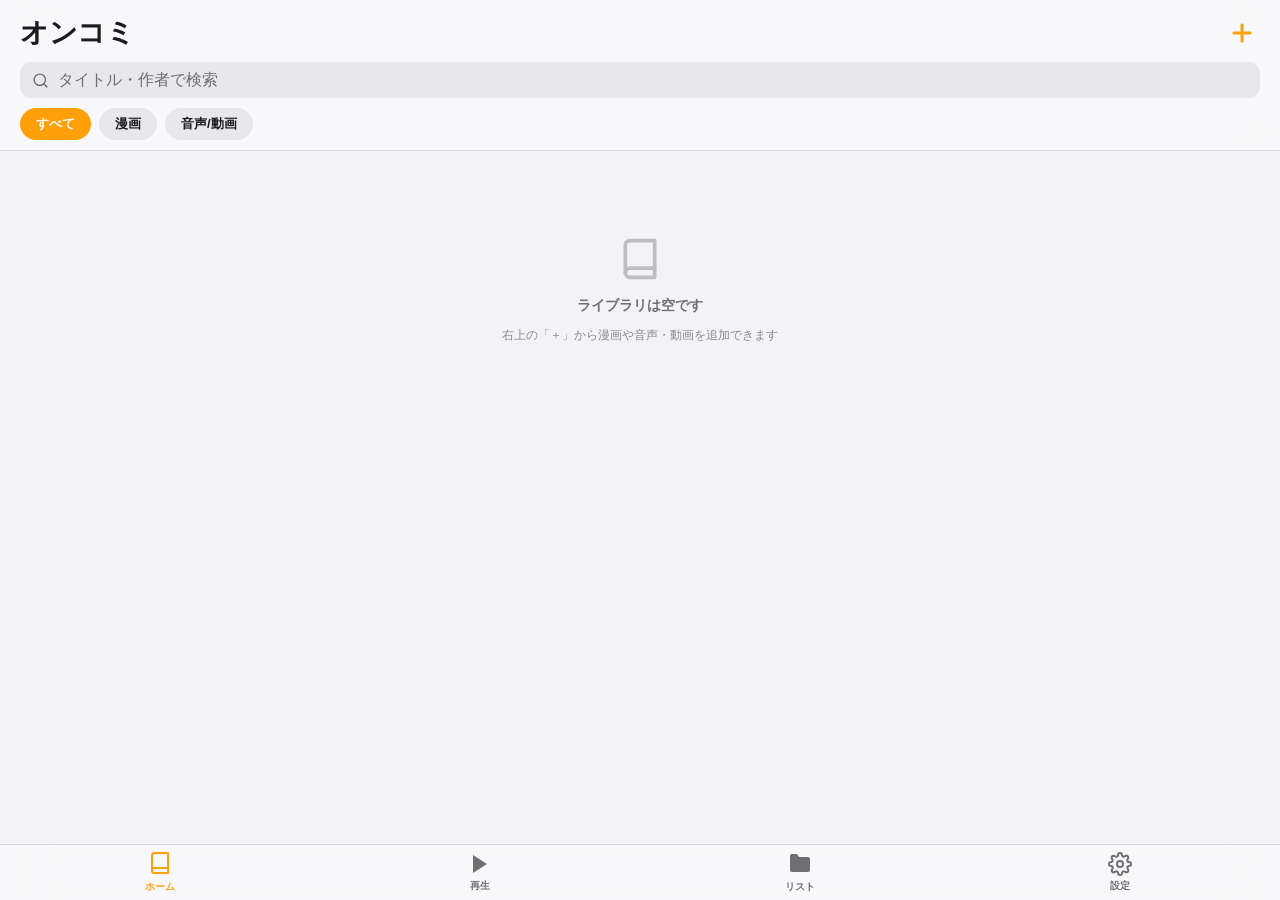
==== commit 8f949a28: "v2.7.0: 再生遷移の堅牢化・展開中表示の廃止・遅延サムネイル・ライト/オレンジ既定化 - 「トラック展開中」のブロッキング表示を廃止 (WAVはストリーミング再生で即開始、   その他も画面を塞" ====
--- a/index.html
+++ b/index.html
@@ -1,11 +1,24 @@
 <!DOCTYPE html>
-<html lang="ja">
+<html lang="ja" data-theme="light">
 <head>
     <meta charset="UTF-8">
     <meta name="viewport" content="width=device-width, initial-scale=1.0, maximum-scale=1.0, user-scalable=no">
-    <meta name="theme-color" content="#000000">
+    <meta name="theme-color" content="#f9f9fb">
     <title>オンコミ</title>
     <link rel="icon" href="assets/icon.png">
+    <script>
+    /* 保存済みテーマを最初の描画前に適用 (起動時の配色フラッシュ防止)。
+       既定はライト + オレンジ。本適用は app.js の applyTheme() が行う。 */
+    (function(){try{
+        var s=JSON.parse(localStorage.getItem('appSettings')||'{}');
+        if(s.theme==='dark'){
+            document.documentElement.setAttribute('data-theme','dark');
+            var m=document.querySelector('meta[name="theme-color"]');
+            if(m)m.setAttribute('content','#000000');
+        }
+        document.documentElement.style.setProperty('--primary-color',s.accentColor||'#ff9f0a');
+    }catch(e){}})();
+    </script>
 
     <!--
       オンコミ - オフラインで動作する漫画・音声・動画ライブラリ
@@ -382,6 +395,7 @@
             </div></div>
             <div class="settings-group"><h3>表示設定</h3><div class="settings-card">
                 <div class="settings-row"><div class="settings-label">成人向け作品を表示</div><label class="switch"><input type="checkbox" x-model="settings.showAdult"><span class="slider"></span></label></div>
+                <div class="settings-row" @click="openPicker('theme')"><div class="settings-label">テーマ</div><div class="settings-value-display" x-text="getLabel(settings.theme)"></div><div class="settings-chevron">›</div></div>
                 <div class="settings-row" @click="openPicker('thumbSize')"><div class="settings-label">サムネイルサイズ</div><div class="settings-value-display" x-text="getLabel(settings.thumbSize)"></div><div class="settings-chevron">›</div></div>
                 <div class="settings-row" @click="openPicker('accentColor')"><div class="settings-label">アクセントカラー</div><div class="settings-value-display" x-text="getColorName(settings.accentColor)"></div><div class="settings-chevron">›</div></div>
             </div></div>
--- a/css/style.css
+++ b/css/style.css
@@ -4,7 +4,7 @@
  */
 
 :root {
-    --primary-color: #7bb3d7;
+    --primary-color: #ff9f0a;
     --danger-color: #ff453a;
     --bg-color: #000000;
     --card-bg: #1c1c1e;
@@ -27,6 +27,21 @@
     --shadow-float: 0 8px 24px rgba(0, 0, 0, 0.55);
 }
 
+/* ---- ライトモード ---- */
+html[data-theme="light"] {
+    --bg-color: #f2f2f7;
+    --card-bg: #ffffff;
+    --text-color: #1c1c1e;
+    --sub-text-color: #6e6e73;
+    --border-color: rgba(60, 60, 67, 0.16);
+    --input-bg: rgba(118, 118, 128, 0.12);
+    --nav-bg: #f9f9fb;
+    --blur-bg: rgba(249, 249, 251, 0.85);
+    --icon-color: #8e8e93;
+    --shadow-card: 0 2px 10px rgba(0, 0, 0, 0.07);
+    --shadow-float: 0 8px 24px rgba(0, 0, 0, 0.16);
+}
+
 * { box-sizing: border-box; -webkit-tap-highlight-color: transparent; }
 [x-cloak] { display: none !important; }
 html { height: 100%; }
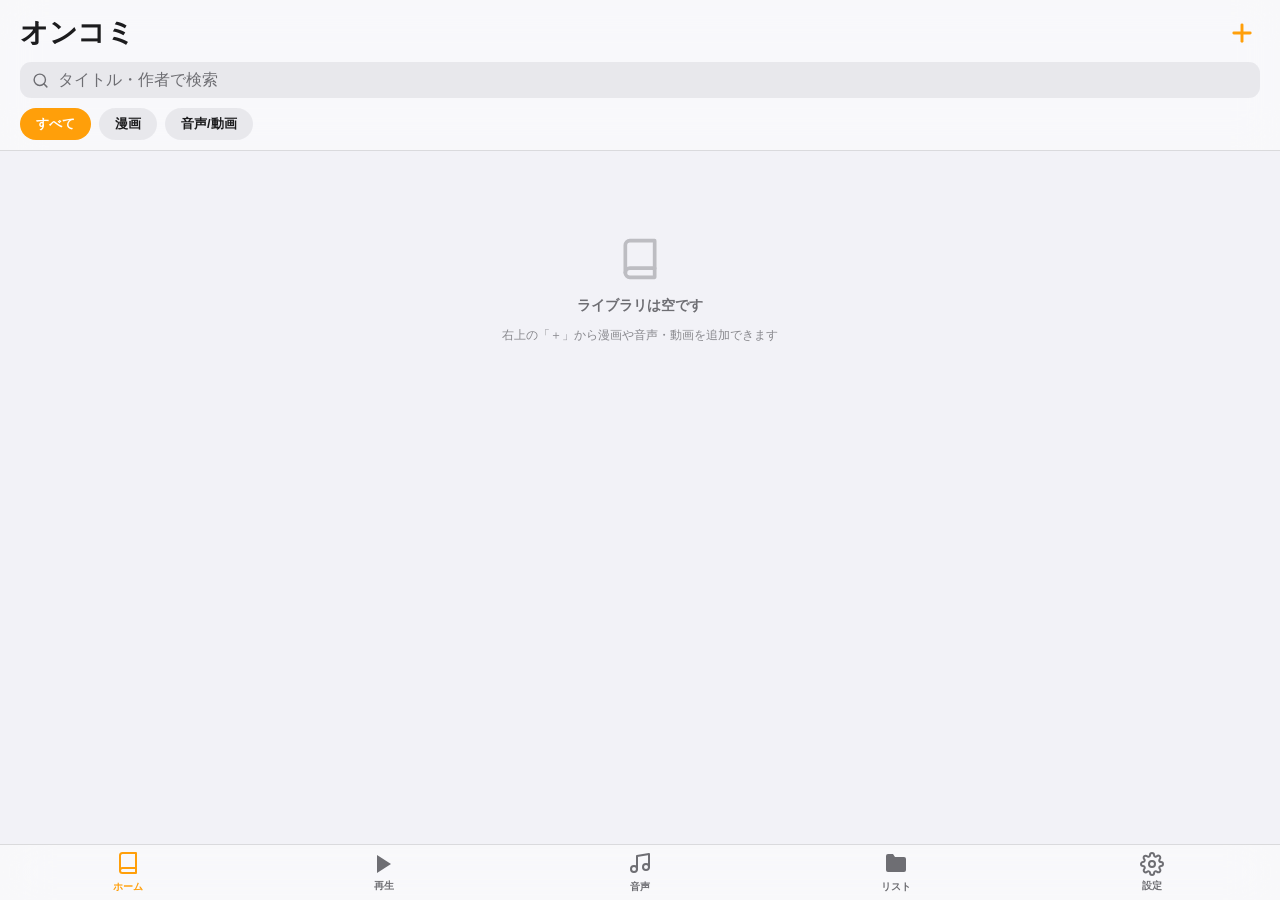
==== commit bcbbe68e: "v2.9.0: 音声タブを新設し漫画と音声の状態を完全分離 (音声→漫画連続再生のクラッシュ修正) - 音声作品専用の「音声」タブ (音符アイコン) を追加。再生タブは漫画/PDF専用に - 読み込み" ====
--- a/index.html
+++ b/index.html
@@ -90,7 +90,7 @@
                 <div class="action-sheet-title" x-show="sheetData.title" x-text="sheetData.title"></div>
                 <template x-for="(a, i) in sheetData.actions" :key="i">
                     <button class="action-sheet-btn" :class="{'danger': a.danger, 'active': a.active}" @click="runSheetAction(a)">
-                        <span x-text="a.label"></span><span class="sheet-check" x-show="a.active">✓</span>
+                        <span x-text="a.label"></span><span class="sheet-check" x-show="a.active"><svg viewBox="0 0 24 24" style="width:1em;height:1em;" fill="none" stroke="currentColor" stroke-width="3" stroke-linecap="round" stroke-linejoin="round"><polyline points="20 6 9 17 4 12"></polyline></svg></span>
                     </button>
                 </template>
             </div>
@@ -101,7 +101,7 @@
     </div>
 
     <div id="video-modal" x-show="videoPlayer.show" x-cloak>
-        <div class="video-close" @click="closeVideo()">✕</div>
+        <div class="video-close" @click="closeVideo()"><svg viewBox="0 0 24 24" style="width:1em;height:1em;" fill="none" stroke="currentColor" stroke-width="2.5" stroke-linecap="round"><line x1="18" y1="6" x2="6" y2="18"></line><line x1="6" y1="6" x2="18" y2="18"></line></svg></div>
         <video id="main-video" x-ref="videoRef" controls autoplay playsinline @ended="onVideoEnded"></video>
     </div>
 
@@ -176,17 +176,16 @@
                      @click="handleClick(item)" @contextmenu.prevent="enterSelect(item.id)"
                      @touchstart="touchStart(item.id)" @touchend="touchEnd()" @touchmove="touchEnd()"
                      @mousedown="touchStart(item.id)" @mouseup="touchEnd()" @mouseleave="touchEnd()">
-                    <div class="item-thumb-area">
+                    <div class="item-thumb-area" x-intersect.once="loadThumb(item.id)">
                         <template x-if="item.hasThumb">
                             <img class="item-thumb-img"
                                  :class="{'loaded': !!thumbnails[item.id]}"
-                                 x-intersect.once="loadThumb(item.id)"
                                  :src="thumbnails[item.id] || ''">
                         </template>
                         <template x-if="!item.hasThumb"><div x-html="ICONS[item.type==='book'?'book':'audio']" style="opacity:0.5; color:var(--icon-color);"></div></template>
                         <div class="adult-badge" x-show="item.isAdult">R18</div>
                     </div>
-                    <div class="selection-check" x-show="selectedIds.includes(item.id)">✓</div>
+                    <div class="selection-check" x-show="selectedIds.includes(item.id)"><svg viewBox="0 0 24 24" style="width:1em;height:1em;" fill="none" stroke="currentColor" stroke-width="3" stroke-linecap="round" stroke-linejoin="round"><polyline points="20 6 9 17 4 12"></polyline></svg></div>
                     <div class="item-info">
                         <div class="item-title" x-text="item.title"></div>
                         <div class="item-author" x-text="item.author"></div>
@@ -198,7 +197,7 @@
 
     <div id="edit-modal" class="modal-overlay" x-show="editModal.show" x-cloak>
         <div class="modal-content">
-            <div class="modal-header"><span x-text="editModal.isBatch ? '一括編集 ('+selectedIds.length+'件)' : '編集'"></span><button @click="editModal.show=false">✕</button></div>
+            <div class="modal-header"><span x-text="editModal.isBatch ? '一括編集 ('+selectedIds.length+'件)' : '編集'"></span><button @click="editModal.show=false"><svg viewBox="0 0 24 24" style="width:1em;height:1em;" fill="none" stroke="currentColor" stroke-width="2.5" stroke-linecap="round"><line x1="18" y1="6" x2="6" y2="18"></line><line x1="6" y1="6" x2="18" y2="18"></line></svg></button></div>
             <div class="modal-body">
                 <div class="form-group" x-show="!editModal.isBatch">
                     <label>タイトル</label>
@@ -243,7 +242,7 @@
 
     <div id="cover-selector-modal" class="modal-overlay" x-show="coverSelector.show" x-cloak>
         <div class="modal-content" style="height: 80vh;">
-            <div class="modal-header">表紙を選択<button @click="coverSelector.show=false">✕</button></div>
+            <div class="modal-header">表紙を選択<button @click="coverSelector.show=false"><svg viewBox="0 0 24 24" style="width:1em;height:1em;" fill="none" stroke="currentColor" stroke-width="2.5" stroke-linecap="round"><line x1="18" y1="6" x2="6" y2="18"></line><line x1="6" y1="6" x2="18" y2="18"></line></svg></button></div>
             <div style="flex:1; overflow-y:auto; padding:5px;">
                 <div x-show="coverSelector.loading" style="text-align:center; padding:20px;">読み込み中...</div>
                 <template x-for="file in coverSelector.images">
@@ -269,10 +268,16 @@
             <button id="viewer-menu-btn" @click.stop="showViewerMenu=true"><svg viewBox="0 0 24 24" fill="currentColor"><circle cx="12" cy="12" r="2"/><circle cx="12" cy="5" r="2"/><circle cx="12" cy="19" r="2"/></svg></button>
             <div class="swiper" id="main-swiper"><div class="swiper-wrapper"></div></div>
         </div>
-        <div id="audio-browser-ui" x-show="currentItem?.type==='audio' || currentItem?.type==='album'">
+    </div>
+
+    <div id="audio-page" class="page" :class="{'active': page==='audio'}">
+        <div id="audio-empty-state" x-show="!currentAudioItem">
+            <div x-html="ICONS.audio" style="width:48px;height:48px;"></div><div>コンテンツ未選択</div>
+        </div>
+        <div id="audio-browser-ui" x-show="currentAudioItem">
             <div class="album-header">
                 <button @click="audioBack()" class="back-btn"><svg viewBox="0 0 24 24" class="svg-icon"><line x1="19" y1="12" x2="5" y2="12"></line><polyline points="12 19 5 12 12 5"></polyline></svg></button>
-                <div class="album-title-area"><h2 x-text="currentItem?.title"></h2><p x-text="currentItem?.author || '不明'"></p></div>
+                <div class="album-title-area"><h2 x-text="currentAudioItem?.title"></h2><p x-text="currentAudioItem?.author || '不明'"></p></div>
             </div>
             <div id="file-list">
                 <div x-show="audioFiles.length === 0" style="padding:40px;text-align:center;color:var(--sub-text-color);">フォルダは空です</div>
@@ -286,17 +291,17 @@
             <div id="sticky-player">
                 <div class="player-now">
                     <div class="player-art">
-                        <template x-if="currentItem && thumbnails[currentItem.id]"><img :src="thumbnails[currentItem.id]"></template>
-                        <template x-if="!(currentItem && thumbnails[currentItem.id])"><div x-html="ICONS.audio"></div></template>
+                        <template x-if="currentAudioItem && thumbnails[currentAudioItem.id]"><img :src="thumbnails[currentAudioItem.id]"></template>
+                        <template x-if="!(currentAudioItem && thumbnails[currentAudioItem.id])"><div x-html="ICONS.audio"></div></template>
                     </div>
                     <div class="player-meta">
                         <div class="player-status" x-text="currentTrackName || '再生していません'"></div>
-                        <div class="player-sub" x-text="currentTrackName ? (currentItem?.title || '') : '曲を選んで再生'"></div>
+                        <div class="player-sub" x-text="currentTrackName ? (currentAudioItem?.title || '') : '曲を選んで再生'"></div>
                     </div>
                 </div>
                 <div class="progress-container">
                     <span x-text="fmtTime(audioTime)">0:00</span>
-                    <input type="range" id="seek-bar" :value="sliderTime" :max="audioDuration || 1"
+                    <input type="range" id="seek-bar" step="any" :value="sliderTime" :max="audioDuration || 1"
                            :style="'--p:'+(audioDuration ? (sliderTime/audioDuration*100) : 0)+'%'"
                            @input="isDragging=true; sliderTime=$event.target.value" @change="seekAudio($event.target.value)">
                     <span x-text="fmtTime(audioDuration)">0:00</span>
@@ -365,12 +370,12 @@
                      @click="handleClick(item)" @contextmenu.prevent="enterSelect(item.id)"
                      @touchstart="touchStart(item.id)" @touchend="touchEnd()" @touchmove="touchEnd()"
                      @mousedown="touchStart(item.id)" @mouseup="touchEnd()" @mouseleave="touchEnd()">
-                     <div class="item-thumb-area">
-                         <template x-if="item.hasThumb"><img class="item-thumb-img" :class="{'loaded': !!thumbnails[item.id]}" x-intersect.once="loadThumb(item.id)" :src="thumbnails[item.id] || ''"></template>
+                     <div class="item-thumb-area" x-intersect.once="loadThumb(item.id)">
+                         <template x-if="item.hasThumb"><img class="item-thumb-img" :class="{'loaded': !!thumbnails[item.id]}" :src="thumbnails[item.id] || ''"></template>
                          <template x-if="!item.hasThumb"><div x-html="ICONS[item.type==='book'?'book':'audio']" style="opacity:0.5; color:var(--icon-color);"></div></template>
                          <div class="adult-badge" x-show="item.isAdult">R18</div>
                      </div>
-                     <div class="selection-check" x-show="selectedIds.includes(item.id)">✓</div>
+                     <div class="selection-check" x-show="selectedIds.includes(item.id)"><svg viewBox="0 0 24 24" style="width:1em;height:1em;" fill="none" stroke="currentColor" stroke-width="3" stroke-linecap="round" stroke-linejoin="round"><polyline points="20 6 9 17 4 12"></polyline></svg></div>
                      <div class="item-info">
                          <div class="item-title" x-text="item.title"></div>
                          <div class="item-author" x-text="item.author"></div>
@@ -380,7 +385,7 @@
             <div class="empty-library" x-show="getListItems().length===0">
                 <div x-html="ICONS.folder"></div>
                 <p>リストに作品がありません</p>
-                <span>ホームで作品を長押し →「リストへ」で追加できます</span>
+                <span>ホームで作品を長押し <svg viewBox="0 0 24 24" style="width:1em;height:1em;display:inline-block;vertical-align:-0.15em;" fill="none" stroke="currentColor" stroke-width="2" stroke-linecap="round" stroke-linejoin="round"><line x1="5" y1="12" x2="19" y2="12"></line><polyline points="12 5 19 12 12 19"></polyline></svg>「リストへ」で追加できます</span>
             </div>
         </div>
     </div>
@@ -436,13 +441,13 @@
     </div>
     <div id="bookmarks-modal" class="modal-overlay" x-show="showBookmarksModal" @click="showBookmarksModal=false">
         <div class="modal-content" style="max-height:50vh;">
-            <div class="modal-header">しおり<button @click="showBookmarksModal=false">✕</button></div>
+            <div class="modal-header">しおり<button @click="showBookmarksModal=false"><svg viewBox="0 0 24 24" style="width:1em;height:1em;" fill="none" stroke="currentColor" stroke-width="2.5" stroke-linecap="round"><line x1="18" y1="6" x2="6" y2="18"></line><line x1="6" y1="6" x2="18" y2="18"></line></svg></button></div>
             <template x-for="p in currentItem?.bookmarks"><div class="list-option" x-text="(p+1)+' ページ'" @click="jumpTo(p)"></div></template>
         </div>
     </div>
     <div id="list-select-modal" class="modal-overlay" x-show="showListSelect" x-cloak @click="showListSelect=false">
         <div class="modal-content" @click.stop>
-            <div class="modal-header">リストに追加<button @click="showListSelect=false">✕</button></div>
+            <div class="modal-header">リストに追加<button @click="showListSelect=false"><svg viewBox="0 0 24 24" style="width:1em;height:1em;" fill="none" stroke="currentColor" stroke-width="2.5" stroke-linecap="round"><line x1="18" y1="6" x2="6" y2="18"></line><line x1="6" y1="6" x2="18" y2="18"></line></svg></button></div>
             <template x-for="l in lists" :key="l.id">
                 <div class="list-option" @click="addSelectedToList(l)">
                     <div x-html="ICONS.folder" style="color:var(--folder-color); display:flex;"></div>
@@ -458,7 +463,7 @@
 
     <div id="text-viewer-modal" class="modal-overlay" x-show="textViewer.show" @click="textViewer.show=false" x-transition.opacity>
         <div class="modal-content" @click.stop style="width:90%; max-width:600px; height:80vh;">
-            <div class="modal-header"><span x-text="textViewer.title"></span><button @click="textViewer.show=false">✕</button></div>
+            <div class="modal-header"><span x-text="textViewer.title"></span><button @click="textViewer.show=false"><svg viewBox="0 0 24 24" style="width:1em;height:1em;" fill="none" stroke="currentColor" stroke-width="2.5" stroke-linecap="round"><line x1="18" y1="6" x2="6" y2="18"></line><line x1="6" y1="6" x2="18" y2="18"></line></svg></button></div>
             <div style="flex:1; overflow-y:auto; padding:5px;"><div id="text-content" x-text="textViewer.content"></div></div>
         </div>
     </div>
@@ -471,6 +476,7 @@
     <nav class="bottom-nav" x-show="!selectionMode">
         <div class="nav-item" :class="{'active':page==='home'}" @click="page='home'"><div x-html="ICONS.book" style="width:24px;"></div><span>ホーム</span></div>
         <div class="nav-item" :class="{'active':page==='reels'}" @click="page='reels'"><svg viewBox="0 0 24 24" fill="currentColor" width="24"><polygon points="5 3 19 12 5 21 5 3"/></svg><span>再生</span></div>
+        <div class="nav-item" :class="{'active':page==='audio'}" @click="page='audio'"><div x-html="ICONS.audio" style="width:24px;"></div><span>音声</span></div>
         <div class="nav-item" :class="{'active':page==='lists'}" @click="page='lists'"><div x-html="ICONS.folder" style="width:24px;"></div><span>リスト</span></div>
         <div class="nav-item" :class="{'active':page==='profile'}" @click="page='profile'"><svg viewBox="0 0 24 24" width="24" height="24" fill="none" stroke="currentColor" stroke-width="2"><circle cx="12" cy="12" r="3"></circle><path d="M19.4 15a1.65 1.65 0 0 0 .33 1.82l.06.06a2 2 0 0 1 0 2.83 2 2 0 0 1-2.83 0l-.06-.06a1.65 1.65 0 0 0-1.82-.33 1.65 1.65 0 0 0-1 1.51V21a2 2 0 0 1-2 2 2 2 0 0 1-2-2v-.09A1.65 1.65 0 0 0 9 19.4a1.65 1.65 0 0 0-1.82.33l-.06.06a2 2 0 0 1-2.83 0 2 2 0 0 1 0-2.83l.06-.06a1.65 1.65 0 0 0 .33-1.82 1.65 1.65 0 0 0-1.51-1H3a2 2 0 0 1-2-2 2 2 0 0 1 2-2h.09A1.65 1.65 0 0 0 4.6 9a1.65 1.65 0 0 0-.33-1.82l-.06-.06a2 2 0 0 1 0-2.83 2 2 0 0 1 2.83 0l.06.06a1.65 1.65 0 0 0 1.82.33H9a1.65 1.65 0 0 0 1-1.51V3a2 2 0 0 1 2-2 2 2 0 0 1 2 2v.09a1.65 1.65 0 0 0 1 1.51 1.65 1.65 0 0 0 1.82-.33l.06-.06a2 2 0 0 1 2.83 0 2 2 0 0 1 0 2.83l-.06.06a1.65 1.65 0 0 0-.33 1.82V9a1.65 1.65 0 0 0 1.51 1H21a2 2 0 0 1 2 2 2 2 0 0 1-2 2h-.09a1.65 1.65 0 0 0-1.51 1z"></path></svg><span>設定</span></div>
     </nav>
--- a/css/style.css
+++ b/css/style.css
@@ -616,11 +616,14 @@
 }
 #toast.show { opacity: 1; transform: translateX(-50%) translateY(0); }
 
-#empty-state {
+#empty-state, #audio-empty-state {
     width: 100%; height: 100%; display: flex; flex-direction: column;
     align-items: center; justify-content: center; gap: 10px;
     color: var(--sub-text-color); font-size: 14px; font-weight: 600; opacity: 0.55;
 }
+#empty-state > div:first-child, #audio-empty-state > div:first-child { display: flex; align-items: center; justify-content: center; }
+#empty-state .svg-icon, #empty-state .svg-icon-fill,
+#audio-empty-state .svg-icon, #audio-empty-state .svg-icon-fill { width: 48px; height: 48px; }
 
 #text-content {
     white-space: pre-wrap; font-family: ui-monospace, SFMono-Regular, Menlo, Consolas, monospace;
